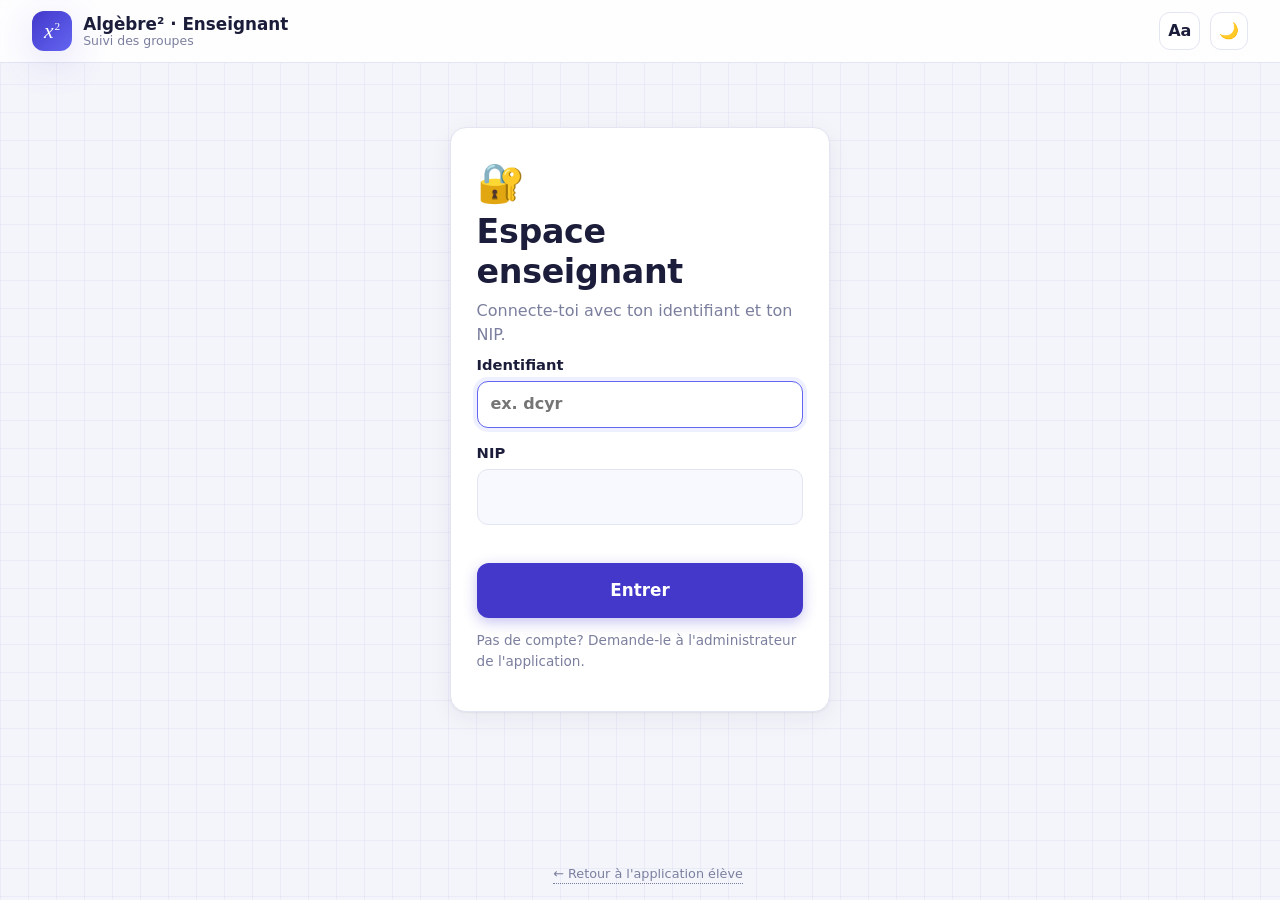
==== enseignant.html @ 62977697 "Add files via upload" ====
<!DOCTYPE html>
<html lang="fr-CA" data-theme="light">
<head>
  <meta charset="utf-8">
  <meta name="viewport" content="width=device-width, initial-scale=1">
  <title>Espace enseignant — Algèbre²</title>
  <meta name="robots" content="noindex">
  <meta name="theme-color" content="#4338ca">
  <link rel="icon" href="assets/icon.svg" type="image/svg+xml">
  <link rel="stylesheet" href="css/style.css">
</head>
<body data-view="teacher">
  <a class="saut" href="#app">Aller au contenu</a>
  <header class="topbar">
    <a class="brand" href="index.html" style="color:inherit;text-decoration:none">
      <span class="logo" aria-hidden="true"><i>x</i><sup>2</sup></span>
      <span class="brand-text"><b>Algèbre² · Enseignant</b><small>Suivi des groupes</small></span>
    </a>
    <div class="top-right">
      <span class="badge" id="qui" hidden></span>
      <button class="btn btn-ghost btn-sm" id="btnDeconnexion" hidden>Se déconnecter</button>
      <button class="btn-icone" id="btnLecture" aria-pressed="false" aria-label="Lecture facilitée" title="Lecture facilitée">Aa</button>
      <button class="btn-icone" id="btnTheme" title="Mode clair / sombre">🌙</button>
    </div>
  </header>
  <main id="app" tabindex="-1"></main>
  <footer class="footer"><a href="index.html" class="teacher-link">← Retour à l'application élève</a></footer>
  <script type="module" src="js/teacher.js"></script>
</body>
</html>
---- css/style.css ----
/* ==========================================================================
   Algèbre² — Feuille de style
   Palette sobre (13-14 ans : moderne, pas enfantine), fond « papier quadrillé ».
   ========================================================================== */
:root {
  --bg: #f4f5fb;
  --grid: rgba(67, 56, 202, .055);
  --surface: #ffffff;
  --surface-2: #f8f9fe;
  --ink: #1b1d3a;
  --ink-2: #4b4f72;
  --muted: #7b7f9e;
  --line: #e3e5f2;
  --primary: #4338ca;
  --primary-2: #6366f1;
  --primary-soft: #eef0ff;
  --accent: #f97316;
  --ok: #059669; --ok-soft: #e7f8f1;
  --mid: #d97706; --mid-soft: #fff6e6;
  --ko: #dc2626; --ko-soft: #fdeeee;
  --m1: #2563eb; --m2: #7c3aed; --m3: #0891b2; --m4: #db2777; --m5: #ea580c;
  --radius: 16px;
  --shadow: 0 1px 2px rgba(27, 29, 58, .06), 0 6px 24px rgba(27, 29, 58, .06);
  --shadow-lg: 0 10px 40px rgba(67, 56, 202, .16);
  --font: "Inter", "Segoe UI", system-ui, -apple-system, Roboto, "Helvetica Neue", Arial, sans-serif;
  --fig-stroke: #312e81; --fig-fill: #eef0ff;
  --taille: 16px; --espacement: normal;
  --white: #ffffff;
  color-scheme: light;
}
[data-theme="dark"] {
  --bg: #0e0f1d; --grid: rgba(128, 128, 255, .06);
  --surface: #171930; --surface-2: #21243f; --white: #1d2040;
  --ink: #eceefe; --ink-2: #c3c7e8; --muted: #a3a8cc; --line: #2c3054;
  --primary: #8080ff; --primary-2: #a5a5ff; --primary-soft: #272a5c;
  --ok: #3dd68c; --ok-soft: #133a29; --mid: #fbbf24; --mid-soft: #3a2f12; --ko: #ff6b70; --ko-soft: #46202a;
  --m1: #60a5fa; --m2: #a78bfa; --m3: #22d3ee; --m4: #f472b6; --m5: #fb923c;
  --shadow: 0 1px 2px rgba(0, 0, 0, .3), 0 10px 30px rgba(0, 0, 0, .35);
  --fig-stroke: #a5b4fc; --fig-fill: #23265a;
  color-scheme: dark;
}
[data-lecture="on"] { --taille: 19px; --espacement: .04em; }
[data-lecture="on"] body { line-height: 1.75; word-spacing: .12em; }
html { font-size: var(--taille); }
body { letter-spacing: var(--espacement); }
* { box-sizing: border-box; }
[hidden] { display: none !important; }
html { -webkit-text-size-adjust: 100%; }
body {
  margin: 0; font-family: var(--font); color: var(--ink); background: var(--bg);
  background-image: linear-gradient(var(--grid) 1px, transparent 1px), linear-gradient(90deg, var(--grid) 1px, transparent 1px);
  background-size: 28px 28px; min-height: 100vh; display: flex; flex-direction: column; line-height: 1.5;
}
h1, h2, h3 { line-height: 1.2; margin: 0 0 .5rem; letter-spacing: -.01em; }
h1 { font-size: clamp(1.5rem, 2.6vw, 2.1rem); }
h2 { font-size: 1.2rem; }
h3 { font-size: 1.02rem; }
p { margin: .4rem 0; }
code { background: var(--primary-soft); padding: .05rem .35rem; border-radius: 6px; }
.muted { color: var(--muted); }
.small { font-size: .85rem; }
.eyebrow { text-transform: uppercase; letter-spacing: .08em; font-size: .75rem; font-weight: 700; color: var(--mc, var(--primary)); margin: 0 0 .25rem; }
button { font: inherit; }

/* ---------- En-tête ---------- */
.topbar {
  position: sticky; top: 0; z-index: 20; display: flex; align-items: center; justify-content: space-between; gap: 1rem;
  padding: .7rem clamp(1rem, 3vw, 2rem); background: color-mix(in srgb, var(--surface) 88%, transparent); backdrop-filter: blur(10px); border-bottom: 1px solid var(--line);
}
.brand { display: flex; align-items: center; gap: .7rem; }
.logo {
  width: 40px; height: 40px; border-radius: 12px; background: linear-gradient(135deg, var(--primary), var(--primary-2)); color: #fff;
  display: flex; align-items: center; justify-content: center; font-family: Georgia, "Times New Roman", serif; font-size: 1.35rem; box-shadow: var(--shadow-lg);
}
.logo sup { font-size: .7rem; margin-left: 1px; font-style: normal; align-self: flex-start; margin-top: 7px; }
.brand-text { display: flex; flex-direction: column; line-height: 1.1; }
.brand-text b { font-size: 1.05rem; }
.brand-text small { color: var(--muted); font-size: .78rem; }
.top-right { display: flex; align-items: center; gap: .6rem; flex-wrap: wrap; justify-content: flex-end; }
.badge { display: inline-flex; align-items: center; gap: .45rem; background: var(--primary-soft); color: var(--primary); font-weight: 600; padding: .3rem .75rem; border-radius: 999px; font-size: .88rem; }
.badge .dot { width: 8px; height: 8px; border-radius: 50%; background: var(--ok); }
.topnav { display: flex; gap: .25rem; }

main { flex: 1; width: 100%; max-width: 1080px; margin: 0 auto; padding: clamp(1rem, 3vw, 2rem); outline: none; }
.footer { display: flex; flex-wrap: wrap; gap: .5rem; align-items: center; justify-content: center; padding: 1rem; font-size: .8rem; color: var(--muted); }
.teacher-link { color: var(--muted); margin-left: 1rem; text-decoration: none; border-bottom: 1px dotted var(--muted); }
.teacher-link:hover { color: var(--primary); }
.sync { font-size: .85rem; color: var(--muted); white-space: nowrap; }
.btn-icone { display: inline-grid; place-items: center; min-width: 38px; height: 38px; padding: 0 .5rem; border-radius: 11px; border: 1px solid var(--line); background: var(--surface); font-weight: 700; cursor: pointer; color: var(--ink); }
.btn-icone:hover { background: var(--surface-2); }
.btn-icone[aria-pressed="true"] { background: var(--primary); color: #fff; border-color: var(--primary); }
.saut { position: absolute; left: -999px; top: 0; background: var(--primary); color: #fff; padding: .5em 1em; z-index: 99; }
.saut:focus { left: 1rem; }
.aide { font-size: .85rem; color: var(--muted); margin: -.2rem 0 .9rem; }
.aide b { color: var(--primary); font-family: ui-monospace, Menlo, Consolas, monospace; }
.nip-titre { background: var(--primary-soft); border-radius: 12px; padding: .7rem .9rem; }
.nip-input { letter-spacing: .5em; font-size: 1.4rem !important; text-align: center; }
.actions.spread { justify-content: space-between; }
.anciens-codes { margin-top: 1rem; border-top: 1px dashed var(--line); padding-top: .8rem; }
.puce-code { display: inline-flex; margin: .2rem .3rem .2rem 0; border: 1px solid var(--line); border-radius: 999px; overflow: hidden; background: var(--surface-2); }
.puce-code button { border: 0; background: none; padding: .35rem .7rem; cursor: pointer; font-weight: 600; color: var(--ink); }
.puce-code .retirer { color: var(--muted); padding: .35rem .55rem; border-left: 1px solid var(--line); }
.badge { font-family: ui-monospace, Menlo, Consolas, monospace; }

/* ---------- Composants ---------- */
.card { background: var(--surface); border: 1px solid var(--line); border-radius: var(--radius); box-shadow: var(--shadow); padding: clamp(1rem, 2.5vw, 1.6rem); margin-bottom: 1.2rem; }
.btn {
  display: inline-flex; align-items: center; justify-content: center; gap: .4rem; border: 1px solid transparent; border-radius: 12px;
  padding: .65rem 1.15rem; font-weight: 650; cursor: pointer; transition: transform .08s, background .15s, box-shadow .15s; color: var(--ink); background: var(--surface);
  min-height: 44px; /* cible tactile confortable (iPad) */
}
.btn:active { transform: translateY(1px); }
.btn:focus-visible, .choice:focus-visible, .k:focus-visible, .module-card:focus-visible, .chip input:focus-visible + span { outline: 3px solid var(--primary-2); outline-offset: 2px; }
.btn-primary { background: var(--primary); color: #fff; box-shadow: 0 4px 14px rgba(67, 56, 202, .3); }
.btn-primary:hover { background: #3730a3; }
.btn-accent { background: var(--accent); color: #fff; }
.btn-ghost { background: transparent; border-color: var(--line); }
.btn-ghost:hover { background: var(--surface); border-color: #cfd2e6; }
.btn-lg { padding: .85rem 1.4rem; font-size: 1.05rem; width: 100%; }
.btn-sm { padding: .3rem .7rem; min-height: 34px; font-size: .85rem; border-radius: 9px; }
.btn[disabled] { opacity: .6; cursor: wait; }
.danger { color: var(--ko); }
.link { background: none; border: 0; color: var(--primary); cursor: pointer; padding: 0 .2rem; text-decoration: underline; font-size: .85rem; }
.back { margin-bottom: 1rem; }
.pill { display: inline-block; background: var(--mc, var(--primary)); color: #fff; font-size: .75rem; font-weight: 700; padding: .12rem .55rem; border-radius: 999px; }
.tag { display: inline-block; padding: .3rem .7rem; border-radius: 999px; background: var(--surface-2); border: 1px solid var(--line); font-size: .88rem; font-weight: 600; }
.tag.ok { background: var(--ok-soft); color: var(--ok); border-color: transparent; }
.tag.mid { background: var(--mid-soft); color: var(--mid); border-color: transparent; }
.tag.ko { background: var(--ko-soft); color: var(--ko); border-color: transparent; }

.field { display: flex; flex-direction: column; gap: .3rem; margin-bottom: .9rem; font-weight: 600; font-size: .92rem; flex: 1; }
.field em { font-weight: 400; color: var(--muted); }
.field small { font-weight: 400; color: var(--muted); font-size: .8rem; line-height: 1.35; }
.field-row { display: flex; gap: .8rem; flex-wrap: wrap; }
input, select { font: inherit; color: var(--ink); }
.field input, .field select, .filters input, .filters select, .form-inline input, .form-inline select {
  border: 1.5px solid var(--line); border-radius: 11px; padding: .65rem .8rem; font-size: 1rem; background: var(--surface-2); min-height: 44px;
}
.field input:focus, .field select:focus, .filters select:focus, .form-inline input:focus { border-color: var(--primary-2); outline: none; background: var(--surface); box-shadow: 0 0 0 4px var(--primary-soft); }
.form-error { color: var(--ko); font-weight: 600; min-height: 1.2em; font-size: .9rem; }
.privacy { font-size: .82rem; color: var(--muted); text-align: center; margin-top: .9rem; }
.mode-local { font-size: .82rem; background: var(--mid-soft); color: var(--mid); padding: .5rem .7rem; border-radius: 10px; }

/* ---------- Connexion ---------- */
.login-wrap { display: grid; grid-template-columns: 1.1fr 1fr; gap: clamp(1rem, 4vw, 3rem); align-items: center; min-height: 70vh; }
.login-hero h1 { font-size: clamp(1.9rem, 4.2vw, 3rem); background: linear-gradient(120deg, var(--primary), var(--m4)); -webkit-background-clip: text; background-clip: text; color: transparent; }
.login-hero p { font-size: 1.1rem; color: var(--ink-2); max-width: 32ch; }
.hero-list { list-style: none; padding: 0; margin: 1.4rem 0 0; display: grid; gap: .6rem; }
.hero-list li { background: var(--surface); border: 1px solid var(--line); border-radius: 12px; padding: .65rem .9rem; box-shadow: var(--shadow); }
.hero-list b { color: var(--primary); }
.login-card { max-width: 460px; width: 100%; justify-self: end; }
.login-card.narrow { margin: 2rem auto; justify-self: center; max-width: 380px; }

/* ---------- Accueil ---------- */
.home-head { display: flex; justify-content: space-between; align-items: flex-end; gap: 1rem; flex-wrap: wrap; margin-bottom: 1.2rem; }
.home-kpis, .kpis { display: flex; gap: .6rem; flex-wrap: wrap; }
.kpis { margin-bottom: 1.2rem; }
.kpi { background: var(--surface); border: 1px solid var(--line); border-radius: 14px; padding: .55rem .9rem; display: flex; flex-direction: column; min-width: 96px; box-shadow: var(--shadow); }
.kpi b { font-size: 1.25rem; }
.kpi span { font-size: .78rem; color: var(--muted); }
.kpi.big { flex: 1; min-width: 140px; padding: .9rem 1rem; }
.kpi.big b { font-size: 1.6rem; color: var(--primary); }
.modules { display: grid; grid-template-columns: repeat(auto-fill, minmax(300px, 1fr)); gap: 1rem; }
.module-card {
  display: grid; grid-template-columns: auto 1fr auto; align-items: center; gap: 1rem; text-align: left; cursor: pointer;
  background: var(--surface); border: 1px solid var(--line); border-radius: var(--radius); padding: 1.1rem 1.2rem; box-shadow: var(--shadow);
  transition: transform .15s, box-shadow .15s, border-color .15s; position: relative; overflow: hidden; color: var(--ink);
}
.module-card::before { content: ""; position: absolute; inset: 0 auto 0 0; width: 5px; background: var(--mc); }
.module-card:hover { transform: translateY(-3px); box-shadow: var(--shadow-lg); border-color: var(--mc); }
.module-num { width: 46px; height: 46px; border-radius: 13px; display: grid; place-items: center; font-weight: 800; font-size: 1.25rem; color: #fff; background: var(--mc, var(--primary)); }
.module-num.sm { width: 28px; height: 28px; font-size: .9rem; border-radius: 8px; display: inline-grid; margin-right: .5rem; vertical-align: middle; }
.module-body { display: flex; flex-direction: column; }
.module-body small { color: var(--muted); }
.module-stat { font-weight: 700; font-size: .9rem; color: var(--ink-2); display: flex; align-items: center; gap: .4rem; }
.module-stat em { font-style: normal; font-size: .75rem; background: var(--primary-soft); color: var(--primary); padding: .15rem .5rem; border-radius: 999px; }
.mini-bar { display: inline-block; width: 52px; height: 7px; border-radius: 9px; background: var(--line); overflow: hidden; }
.mini-bar span { display: block; height: 100%; background: var(--mc, var(--primary)); border-radius: 9px; }
.module-card.mixte { --mc: var(--accent); background: linear-gradient(120deg, var(--surface), color-mix(in srgb, var(--accent) 10%, var(--surface))); }
.module-card.mixte .module-num { background: linear-gradient(135deg, var(--accent), var(--m4)); }

/* ---------- Configuration ---------- */
.setup-card { max-width: 760px; margin: 0 auto; border-top: 5px solid var(--mc); }
.chips { border: 0; padding: 0; margin: 1.1rem 0; display: flex; flex-wrap: wrap; gap: .5rem; }
.chips legend { font-weight: 700; margin-bottom: .5rem; padding: 0; width: 100%; }
.chip { position: relative; cursor: pointer; }
.chip input { position: absolute; opacity: 0; pointer-events: none; }
.chip span { display: inline-flex; align-items: center; gap: .4rem; padding: .55rem .95rem; border: 1.5px solid var(--line); border-radius: 999px; background: var(--surface-2); font-weight: 600; font-size: .92rem; transition: all .12s; min-height: 42px; }
.chip input:checked + span { background: var(--primary-soft); border-color: var(--primary); color: var(--primary); }
.chip em { font-style: normal; font-size: .72rem; padding: .05rem .4rem; border-radius: 999px; background: var(--line); color: var(--ink-2); }
.chip em.good { background: var(--ok-soft); color: var(--ok); }
.chip em.weak { background: var(--ko-soft); color: var(--ko); }

/* ---------- Série ---------- */
.drill { max-width: 820px; margin: 0 auto; }
.drill-top { display: flex; align-items: center; gap: .8rem; margin-bottom: .6rem; flex-wrap: wrap; }
.drill-title { flex: 1; font-weight: 650; color: var(--ink-2); font-size: .95rem; display: flex; align-items: center; gap: .5rem; flex-wrap: wrap; }
.diff { color: var(--mc); letter-spacing: 1px; font-size: .75rem; }
.drill-count { font-size: .95rem; color: var(--muted); }
.drill-count b { color: var(--ink); font-size: 1.15rem; }
.streak { font-weight: 800; padding: .3rem .7rem; border-radius: 999px; background: var(--surface); border: 1px solid var(--line); transition: all .2s; }
.streak.hot { background: color-mix(in srgb, var(--accent) 15%, var(--surface)); color: var(--accent); border-color: color-mix(in srgb, var(--accent) 40%, transparent); transform: scale(1.05); }
.progress { height: 8px; border-radius: 9px; background: var(--line); overflow: hidden; margin-bottom: 1.1rem; }
.progress span { display: block; height: 100%; background: linear-gradient(90deg, var(--mc), var(--primary-2)); border-radius: 9px; transition: width .4s ease; }
.qcard { border-top: 5px solid var(--mc); animation: rise .25s ease; }
@keyframes rise { from { opacity: 0; transform: translateY(8px); } to { opacity: 1; transform: none; } }
.qprompt { font-size: 1.12rem; font-weight: 600; margin-bottom: .6rem; }
.qprompt .enonce { display: block; margin-top: .4rem; font-weight: 500; font-size: 1.15rem; color: var(--primary); background: var(--primary-soft); padding: .6rem .9rem; border-radius: 12px; }
.qtex { font-size: 1.45rem; text-align: center; padding: .9rem .5rem 1rem; overflow-x: auto; overflow-y: hidden; }
.qtex .katex-display { margin: 0; }
.qfig { display: flex; justify-content: center; margin: .3rem 0 1rem; }
.figure { width: 100%; max-width: 420px; height: auto; }
.fig-shape { fill: var(--fig-fill); stroke: var(--fig-stroke); stroke-width: 2.5; stroke-linejoin: round; }
.fig-label { font-size: 15px; font-weight: 700; fill: var(--ink); font-family: var(--font); }
.fig-caption { font-size: 13px; fill: var(--ink-2); font-family: var(--font); font-weight: 600; }
.fig-strong { font-size: 15px; fill: var(--primary); font-weight: 800; }
.fig-dash { stroke: var(--accent); stroke-width: 2; stroke-dasharray: 6 5; }
.fig-thin { fill: none; stroke: var(--fig-stroke); stroke-width: 1.5; }
.fig-tick { stroke: var(--fig-stroke); stroke-width: 2; }

.input-row { display: flex; gap: .6rem; align-items: stretch; }
.input-prefix { display: grid; place-items: center; font-size: 1.25rem; padding: 0 .3rem; }
.answer-input {
  flex: 1; min-width: 0; font-size: 1.35rem; padding: .7rem .9rem; border: 2px solid var(--line); border-radius: 13px; background: var(--surface-2);
  font-family: "Cambria Math", Cambria, Georgia, serif; letter-spacing: .02em;
}
.answer-input:focus { outline: none; border-color: var(--primary-2); background: var(--white); box-shadow: 0 0 0 4px var(--primary-soft); }
.answer-input.ok { border-color: var(--ok); background: var(--ok-soft); }
.answer-input.ko { border-color: var(--ko); background: var(--ko-soft); }
.preview { min-height: 2rem; padding: .35rem .2rem; font-size: 1.1rem; }
.preview .muted { font-size: .85rem; margin-right: .3rem; }
.shake { animation: shake .35s; }
@keyframes shake { 20%, 60% { transform: translateX(-6px); } 40%, 80% { transform: translateX(6px); } }

.mathkb { display: flex; flex-direction: column; gap: .4rem; background: var(--surface-2); border: 1px solid var(--line); border-radius: 14px; padding: .5rem; margin-top: .3rem; transition: opacity .2s; }
.mathkb.dim { opacity: .35; pointer-events: none; }
.krow { display: flex; flex-wrap: wrap; gap: .35rem; }
.k { flex: 1 0 44px; min-height: 44px; border: 1px solid var(--line); background: var(--white); border-radius: 10px; font-size: 1.1rem; font-weight: 600; cursor: pointer; color: var(--ink); touch-action: manipulation; }
.k:hover { border-color: var(--primary-2); }
.k:active { background: var(--primary-soft); }
.k-var { font-family: Georgia, serif; font-style: italic; font-size: 1.25rem; color: var(--primary); background: var(--primary-soft); }
.k-op { color: var(--ink-2); }
.k-del { background: var(--ko-soft); color: var(--ko); }
.k-nav { color: var(--muted); }
.kb-toggle { margin-top: .4rem; }

.choices { display: grid; grid-template-columns: repeat(auto-fit, minmax(180px, 1fr)); gap: .6rem; margin: .4rem 0 .6rem; }
.choice {
  display: flex; align-items: center; gap: .7rem; text-align: left; padding: .85rem 1rem; border: 2px solid var(--line); border-radius: 13px;
  background: var(--white); cursor: pointer; font-size: 1.1rem; font-weight: 600; min-height: 56px; color: var(--ink); transition: all .12s;
}
.choice:hover:not([disabled]) { border-color: var(--primary-2); transform: translateY(-1px); }
.choice-key { width: 28px; height: 28px; flex: none; border-radius: 8px; background: var(--primary-soft); color: var(--primary); display: grid; place-items: center; font-size: .85rem; font-weight: 800; }
.choices.multi .choice-key { border: 2px solid var(--line); background: var(--white); }
.choice.selected { border-color: var(--primary); background: var(--primary-soft); }
.choices.multi .choice.selected .choice-key { background: var(--primary); border-color: var(--primary); }
.choices.multi .choice.selected .choice-key::after { content: "✓"; color: #fff; }
.choice.correct { border-color: var(--ok); background: var(--ok-soft); }
.choice.wrong { border-color: var(--ko); background: var(--ko-soft); opacity: .8; }
.choice[disabled] { cursor: default; }
.actions { display: flex; justify-content: flex-end; gap: .6rem; margin-top: .8rem; }

.feedback:empty { display: none; }
.feedback { margin-top: 1rem; border-radius: 14px; padding: .9rem 1.1rem; animation: rise .2s ease; }
.fb-title { font-weight: 800; font-size: 1.1rem; margin: 0 0 .3rem; }
.fb-ok { background: var(--ok-soft); border: 1px solid color-mix(in srgb, var(--ok) 35%, transparent); }
.fb-ok .fb-title { color: var(--ok); }
.fb-retry { background: var(--mid-soft); border: 1px solid color-mix(in srgb, var(--mid) 35%, transparent); }
.fb-retry .fb-title { color: #b45309; }
.fb-ko { background: var(--surface); border: 2px solid color-mix(in srgb, var(--ko) 40%, transparent); }
.fb-ko .fb-title { color: var(--ko); }
.fb-invalid { background: var(--surface-2); border: 1px dashed #cfd2e6; color: var(--ink-2); }
.fb-note { font-size: .9rem; color: var(--ink-2); background: color-mix(in srgb, var(--surface) 70%, transparent); padding: .35rem .6rem; border-radius: 8px; }
.steps-box { margin-top: .6rem; }
.steps-box summary { cursor: pointer; font-weight: 700; color: var(--primary); }
.steps-head { font-weight: 700; color: var(--ink-2); margin: .4rem 0; }
.steps { list-style: none; counter-reset: st; padding: 0; margin: .5rem 0 0; display: grid; gap: .5rem; }
.steps li { counter-increment: st; background: var(--surface-2); border: 1px solid var(--line); border-radius: 12px; padding: .55rem .8rem .55rem 2.6rem; position: relative; }
.steps li::before { content: counter(st); position: absolute; left: .7rem; top: .6rem; width: 1.4rem; height: 1.4rem; border-radius: 50%; background: var(--primary); color: #fff; font-size: .78rem; font-weight: 800; display: grid; place-items: center; }
.steps li.final { background: var(--primary-soft); border-color: color-mix(in srgb, var(--primary) 35%, transparent); }
.step-label { font-weight: 650; font-size: .92rem; color: var(--ink-2); }
.step-tex { font-size: 1.12rem; overflow-x: auto; overflow-y: hidden; padding: .1rem 0; }
.step-tex .katex-display { margin: .25rem 0; text-align: left; }
.step-tex .katex-display > .katex { text-align: left; }
.step-note { font-size: .84rem; color: var(--muted); }

/* ---------- Bilan ---------- */
.summary { max-width: 860px; margin: 0 auto; }
.summary-card { display: flex; gap: 1.5rem; align-items: center; flex-wrap: wrap; }
.score-ring { --p: 0; width: 130px; height: 130px; border-radius: 50%; display: grid; place-items: center; flex: none;
  background: conic-gradient(var(--primary) calc(var(--p) * 1%), var(--line) 0); }
.score-ring span { width: 100px; height: 100px; border-radius: 50%; background: var(--white); display: flex; align-items: center; justify-content: center; gap: 2px; font-size: 2rem; font-weight: 800; color: var(--primary); }
.score-ring small { font-size: .9rem; }
.summary-stats { display: flex; flex-wrap: wrap; gap: .5rem; margin-top: .6rem; }
.summary-actions { display: flex; gap: .6rem; flex-wrap: wrap; margin-bottom: 1.2rem; }
.review { list-style: none; padding: 0; margin: 0; display: grid; gap: .4rem; }
.review li { display: grid; grid-template-columns: 32px 1fr auto; gap: .8rem; align-items: center; padding: .55rem .7rem; border-radius: 11px; background: var(--surface-2); }
.review li.ko { background: var(--ko-soft); }
.rv-icon { font-weight: 800; text-align: center; }
.review li.ok .rv-icon { color: var(--ok); }
.review li.ko .rv-icon { color: var(--ko); }
.rv-q { display: flex; flex-direction: column; overflow-x: auto; }
.rv-text { display: block; }
.rv-q small { color: var(--muted); }
.rv-a { font-weight: 600; }

/* ---------- Tableaux de bord ---------- */
.dash-grid, .t-grid { display: grid; grid-template-columns: repeat(auto-fit, minmax(320px, 1fr)); gap: 1rem; }
.dash-mod { border-top: 4px solid var(--mc); margin: 0; }
.tbl-wrap { overflow-x: auto; }
.tbl-wrap.tall { max-height: 420px; overflow-y: auto; }
.tbl { width: 100%; border-collapse: collapse; font-size: .9rem; }
.tbl th { text-align: left; font-size: .75rem; text-transform: uppercase; letter-spacing: .04em; color: var(--muted); padding: .5rem .5rem; border-bottom: 1px solid var(--line); background: var(--surface); position: sticky; top: 0; }
.tbl td { padding: .5rem .5rem; border-bottom: 1px solid var(--line); vertical-align: top; }
.tbl.small td { font-size: .8rem; }
.tbl tr.untried td { color: var(--muted); }
.tbl tr.clickable { cursor: pointer; }
.tbl tr.clickable:hover td { background: var(--primary-soft); }
.rate { display: inline-block; font-weight: 700; padding: .05rem .5rem; border-radius: 999px; background: var(--surface-2); }
.rate.good { background: var(--ok-soft); color: var(--ok); }
.rate.mid { background: var(--mid-soft); color: var(--mid); }
.rate.weak { background: var(--ko-soft); color: var(--ko); }
.weak-tag { display: inline-block; font-style: normal; font-size: .72rem; background: var(--ko-soft); color: var(--ko); padding: .08rem .45rem; border-radius: 999px; margin: 1px 0; }
.history { list-style: none; padding: 0; margin: .6rem 0 0; display: grid; gap: .25rem; max-height: 280px; overflow-y: auto; }
.history li { display: grid; grid-template-columns: 24px 1fr auto; gap: .5rem; font-size: .9rem; padding: .25rem .4rem; border-radius: 8px; }
.history li.ok span:first-child { color: var(--ok); font-weight: 800; }
.history li.ko span:first-child { color: var(--ko); font-weight: 800; }

/* Enseignant */
.teacher-head { display: flex; justify-content: space-between; align-items: flex-end; flex-wrap: wrap; gap: 1rem; margin-bottom: 1rem; }
.teacher-actions { display: flex; gap: .5rem; }
.tabs { display: flex; gap: .3rem; border-bottom: 2px solid var(--line); margin-bottom: 1.2rem; }
.tabs button { background: none; border: 0; padding: .7rem 1rem; font-weight: 700; color: var(--muted); cursor: pointer; border-bottom: 3px solid transparent; margin-bottom: -2px; }
.tabs button.active { color: var(--primary); border-color: var(--primary); }
.filters { display: flex; flex-wrap: wrap; gap: .8rem; align-items: flex-end; }
.filters label { display: flex; flex-direction: column; font-size: .8rem; font-weight: 700; color: var(--ink-2); gap: .25rem; }
.card-head { display: flex; justify-content: space-between; align-items: center; flex-wrap: wrap; gap: .6rem; margin-bottom: .6rem; }
.heatmap td.heat { text-align: center; font-weight: 700; color: #fff; background: hsl(calc(var(--r) * 1.2) 62% 42%); border: 2px solid var(--surface); border-radius: 8px; }
.heatmap td.none { color: var(--muted); background: var(--surface-2); text-align: center; }
.hard { list-style: none; padding: 0; margin: 0; display: grid; gap: .5rem; }
.hard li { display: grid; grid-template-columns: 1fr 60px 48px; gap: .6rem; align-items: center; font-size: .9rem; }
.hard .mini-bar span { background: var(--ko); }
.form-inline { display: flex; flex-wrap: wrap; gap: .8rem; align-items: flex-end; }
.form-inline h2 { width: 100%; }
.form-inline label { display: flex; flex-direction: column; font-size: .82rem; font-weight: 700; gap: .25rem; }
.form-inline p { width: 100%; }
.code { font-size: 1rem; font-weight: 800; letter-spacing: .12em; }
.actions-cell { display: flex; flex-wrap: wrap; gap: .3rem; }
.loading { text-align: center; color: var(--muted); }

/* Notifications */
#toasts { position: fixed; bottom: 1rem; left: 50%; transform: translateX(-50%); display: grid; gap: .5rem; z-index: 100; width: min(92vw, 460px); }
.toast { background: #1b1d3a; color: #fff; padding: .75rem 1rem; border-radius: 12px; box-shadow: var(--shadow-lg); font-weight: 600; transition: opacity .4s, transform .4s; }
.toast-ok { background: var(--ok); }
.toast-err { background: var(--ko); }
.toast-warn { background: #b45309; }
.toast.out { opacity: 0; transform: translateY(10px); }

/* KaTeX : couleurs dans les démarches */
.katex { font-size: 1.08em; }

/* ---------- Responsive ---------- */
@media (max-width: 820px) {
  .login-wrap { grid-template-columns: 1fr; min-height: auto; }
  .login-card { justify-self: stretch; max-width: none; }
  .login-hero p { max-width: none; }
  .brand-text small { display: none; }
  .topnav .btn { padding: .3rem .5rem; }
}
@media (max-width: 560px) {
  .input-row { flex-wrap: wrap; }
  .input-row .btn { width: 100%; }
  .qtex { font-size: 1.2rem; }
  .drill-title { order: 3; width: 100%; flex: none; }
  .review li { grid-template-columns: 26px 1fr; }
  .rv-a { grid-column: 2; }
  #navDash { display: none; }
}
@media (prefers-reduced-motion: reduce) { * { animation: none !important; transition: none !important; } }
@media print { .topbar, .footer, .mathkb, .actions { display: none; } body { background: var(--white); } }

/* Espace enseignant : confirmations en deux clics, champs en ligne */
.btn.arme { background: var(--ko); color: #fff; border-color: var(--ko); }
.inline-input { border: 1px solid transparent; background: transparent; border-radius: 8px; padding: .3rem .4rem; font: inherit; color: var(--ink); width: 100%; min-width: 180px; }
.inline-input:hover, .inline-input:focus { border-color: var(--line); background: var(--surface-2); outline: none; }
.switch { display: inline-flex; align-items: center; gap: .35rem; cursor: pointer; font-size: .85rem; }
.mini-form { display: flex; gap: .3rem; }
.mini-form input { width: 90px; border: 1px solid var(--line); border-radius: 8px; padding: .3rem .5rem; background: var(--surface-2); color: var(--ink); }
.tbl th { background: var(--surface); }
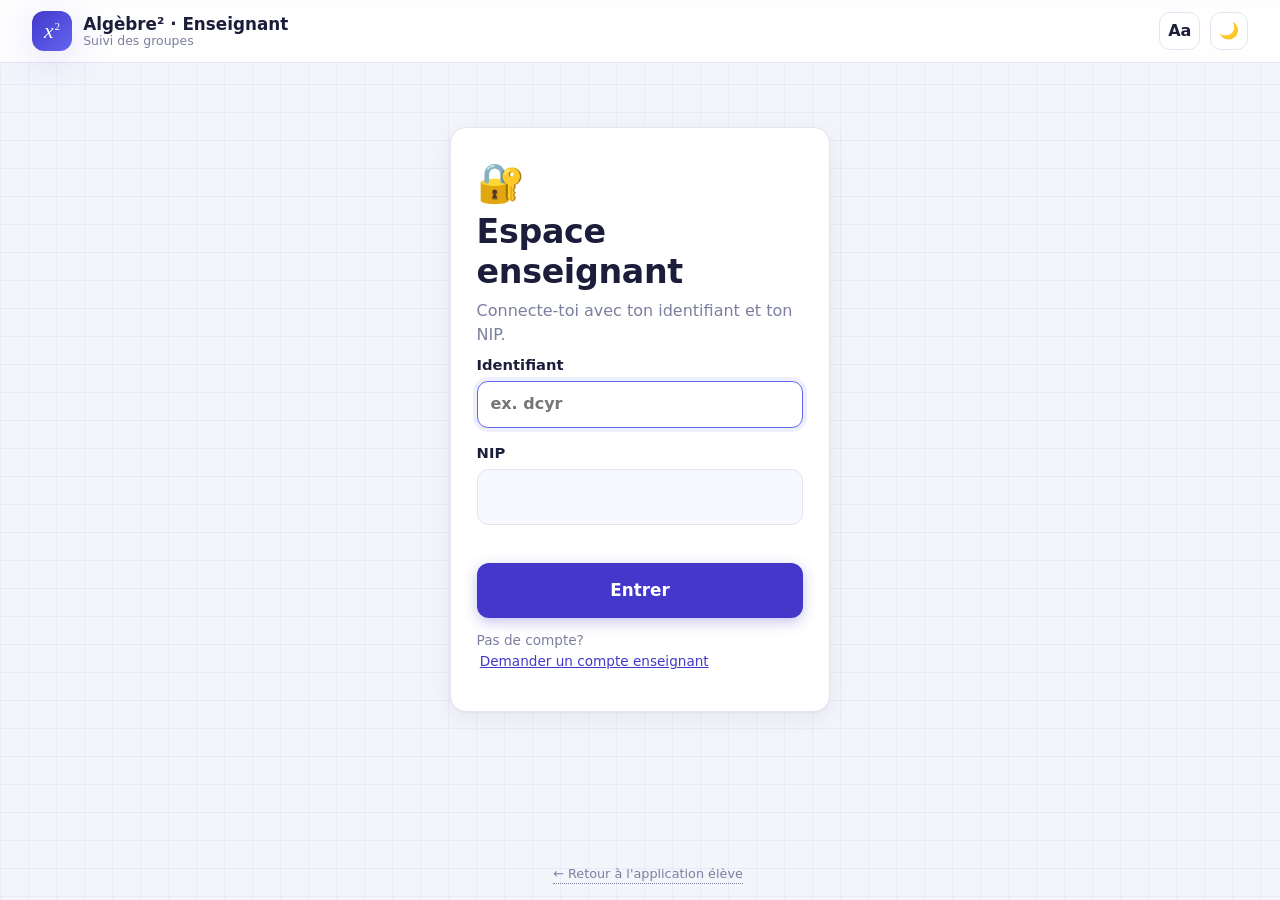
==== commit 6cb7c308: "Add files via upload" ====
--- a/enseignant.html
+++ b/enseignant.html
@@ -7,7 +7,7 @@
   <meta name="robots" content="noindex">
   <meta name="theme-color" content="#4338ca">
   <link rel="icon" href="assets/icon.svg" type="image/svg+xml">
-  <link rel="stylesheet" href="css/style.css">
+  <link rel="stylesheet" href="css/style.css?v=2026-11-22.10">
 </head>
 <body data-view="teacher">
   <a class="saut" href="#app">Aller au contenu</a>
@@ -25,6 +25,6 @@
   </header>
   <main id="app" tabindex="-1"></main>
   <footer class="footer"><a href="index.html" class="teacher-link">← Retour à l'application élève</a></footer>
-  <script type="module" src="js/teacher.js"></script>
+  <script type="module" src="js/teacher.js?v=2026-11-22.10"></script>
 </body>
 </html>
--- a/css/style.css
+++ b/css/style.css
@@ -235,7 +235,12 @@
 .mathkb { display: flex; flex-direction: column; gap: .4rem; background: var(--surface-2); border: 1px solid var(--line); border-radius: 14px; padding: .5rem; margin-top: .3rem; transition: opacity .2s; }
 .mathkb.dim { opacity: .35; pointer-events: none; }
 .krow { display: flex; flex-wrap: wrap; gap: .35rem; }
-.k { flex: 1 0 44px; min-height: 44px; border: 1px solid var(--line); background: var(--white); border-radius: 10px; font-size: 1.1rem; font-weight: 600; cursor: pointer; color: var(--ink); touch-action: manipulation; }
+.krow .k { flex: 1 0 40px; }
+.kgrid { display: grid; grid-template-columns: repeat(5, 1fr); gap: .35rem; }
+.mathkb-number .kgrid, .mathkb-int .kgrid { grid-template-columns: repeat(4, 1fr); max-width: 420px; }
+.kgrid .k { min-height: 46px; }
+.k-vide { visibility: hidden; pointer-events: none; }
+.k { min-height: 44px; border: 1px solid var(--line); background: var(--white); border-radius: 10px; font-size: 1.1rem; font-weight: 600; cursor: pointer; color: var(--ink); touch-action: manipulation; }
 .k:hover { border-color: var(--primary-2); }
 .k:active { background: var(--primary-soft); }
 .k-var { font-family: Georgia, serif; font-style: italic; font-size: 1.25rem; color: var(--primary); background: var(--primary-soft); }
@@ -387,3 +392,64 @@
 .mini-form { display: flex; gap: .3rem; }
 .mini-form input { width: 90px; border: 1px solid var(--line); border-radius: 8px; padding: .3rem .5rem; background: var(--surface-2); color: var(--ink); }
 .tbl th { background: var(--surface); }
+
+/* ---------- Récompenses : XP, niveaux, badges, confettis ---------- */
+.entete-stats { display: flex; gap: .35rem; }
+.pastille { display: inline-flex; align-items: center; gap: .3em; padding: .25em .7em; border-radius: 999px; background: var(--surface); border: 1px solid var(--line); font-size: .85rem; white-space: nowrap; }
+.niveau-carte { display: flex; gap: 1rem; align-items: center; padding: 1rem 1.2rem; }
+.niveau-badge { width: 58px; height: 58px; flex: none; border-radius: 16px; display: grid; place-items: center; background: linear-gradient(135deg, #f59e0b, var(--accent)); color: #fff; font-size: .9rem; line-height: 1; text-align: center; }
+.niveau-badge b { display: block; font-size: 1.4rem; }
+.niveau-info { flex: 1; display: flex; flex-direction: column; gap: .3rem; }
+.niveau-ligne { display: flex; justify-content: space-between; gap: .5rem; flex-wrap: wrap; }
+.jauge-xp { display: block; height: 10px; border-radius: 9px; background: var(--line); overflow: hidden; }
+.jauge-xp span { display: block; height: 100%; border-radius: 9px; background: linear-gradient(90deg, #f59e0b, var(--accent)); transition: width .6s ease; }
+.niveau-mini { display: grid; gap: .3rem; margin-top: .7rem; max-width: 360px; }
+.titre-section { margin: 1.6rem 0 .7rem; }
+.badges { display: grid; grid-template-columns: repeat(auto-fill, minmax(140px, 1fr)); gap: .6rem; }
+.badge-carte { display: flex; flex-direction: column; align-items: center; text-align: center; gap: .15rem; padding: .8rem .5rem; border-radius: 12px; background: var(--surface); border: 1px dashed var(--line); opacity: .6; }
+.badge-carte span { font-size: 1.6rem; filter: grayscale(1); }
+.badge-carte b { font-size: .85rem; }
+.badge-carte small { font-size: .72rem; color: var(--muted); line-height: 1.3; }
+.badge-carte.obtenu { opacity: 1; border-style: solid; border-color: color-mix(in srgb, #f59e0b 50%, var(--line)); background: color-mix(in srgb, #f59e0b 8%, var(--surface)); }
+.badge-carte.obtenu span { filter: none; }
+.badge-carte.nouveau { animation: pop .6s ease; }
+@keyframes pop { 0% { transform: scale(.6); opacity: 0; } 70% { transform: scale(1.08); } 100% { transform: scale(1); } }
+.xp-gain { font-size: .78rem; background: color-mix(in srgb, #f59e0b 18%, var(--surface)); color: #b45309; padding: .1em .6em; border-radius: 99px; margin-left: .3rem; vertical-align: middle; }
+[data-theme="dark"] .xp-gain { color: #fbbf24; }
+.tag.xp { background: color-mix(in srgb, #f59e0b 15%, var(--surface)); color: #b45309; border-color: transparent; }
+[data-theme="dark"] .tag.xp { color: #fbbf24; }
+.note-interrompue { font-size: .85rem; background: var(--mid-soft); color: var(--mid); padding: .5rem .7rem; border-radius: 10px; margin-top: .6rem; }
+.toast-trophee { background: linear-gradient(120deg, #b45309, #f97316); }
+.toast-icone { font-size: 1.3rem; vertical-align: middle; margin-right: .3rem; }
+.confettis { position: fixed; left: 50%; top: 45%; width: 0; height: 0; pointer-events: none; z-index: 99; }
+.confettis i { position: absolute; width: 9px; height: 14px; border-radius: 2px; animation: confetti 1.4s cubic-bezier(.2, .7, .4, 1) forwards; }
+@keyframes confetti { to { transform: translate(var(--x), var(--y)) rotate(var(--r)); opacity: 0; } }
+@media (max-width: 820px) { .entete-stats { display: none; } }
+
+/* Bandeau de mise à jour */
+.bandeau-maj { position: sticky; top: 0; z-index: 50; display: flex; align-items: center; justify-content: center; gap: .8rem; flex-wrap: wrap;
+  padding: .6rem 1rem; background: linear-gradient(90deg, var(--primary), #7c3aed); color: #fff; font-weight: 600; font-size: .95rem; }
+.bandeau-maj .btn { background: #fff; color: #3730a3; min-height: 34px; }
+.muted-inv { opacity: .85; font-weight: 400; }
+.compteur { display: inline-grid; place-items: center; min-width: 1.4em; height: 1.4em; padding: 0 .35em; border-radius: 999px; background: var(--accent); color: #fff; font-size: .75rem; margin-left: .25rem; }
+.demandes { border-top: 4px solid var(--accent); }
+
+/* ---------- Cellulaire : en-tête compact et non collant (ne cache plus la question) ---------- */
+@media (max-width: 640px) {
+  .topbar { position: static; padding: .45rem .7rem; gap: .35rem; }
+  .logo { width: 32px; height: 32px; font-size: 1.05rem; border-radius: 10px; }
+  .brand-text b { font-size: .95rem; }
+  .top-right { gap: .3rem; }
+  .badge { font-size: .74rem; padding: .2rem .55rem; }
+  .btn-icone { min-width: 34px; height: 34px; }
+  .topnav .btn { min-height: 32px; font-size: .78rem; padding: .2rem .5rem; }
+  main { padding: .7rem; }
+  .card { padding: .9rem; border-radius: 14px; }
+  .qprompt { font-size: 1.02rem; }
+  .qtex { font-size: 1.15rem; padding: .5rem .2rem .7rem; }
+  .answer-input { font-size: 1.2rem; padding: .55rem .7rem; }
+  .k { font-size: 1.05rem; }
+  .kgrid .k { min-height: 48px; }
+  .footer { font-size: .72rem; padding: .7rem; }
+  .drill-top { gap: .5rem; }
+}
